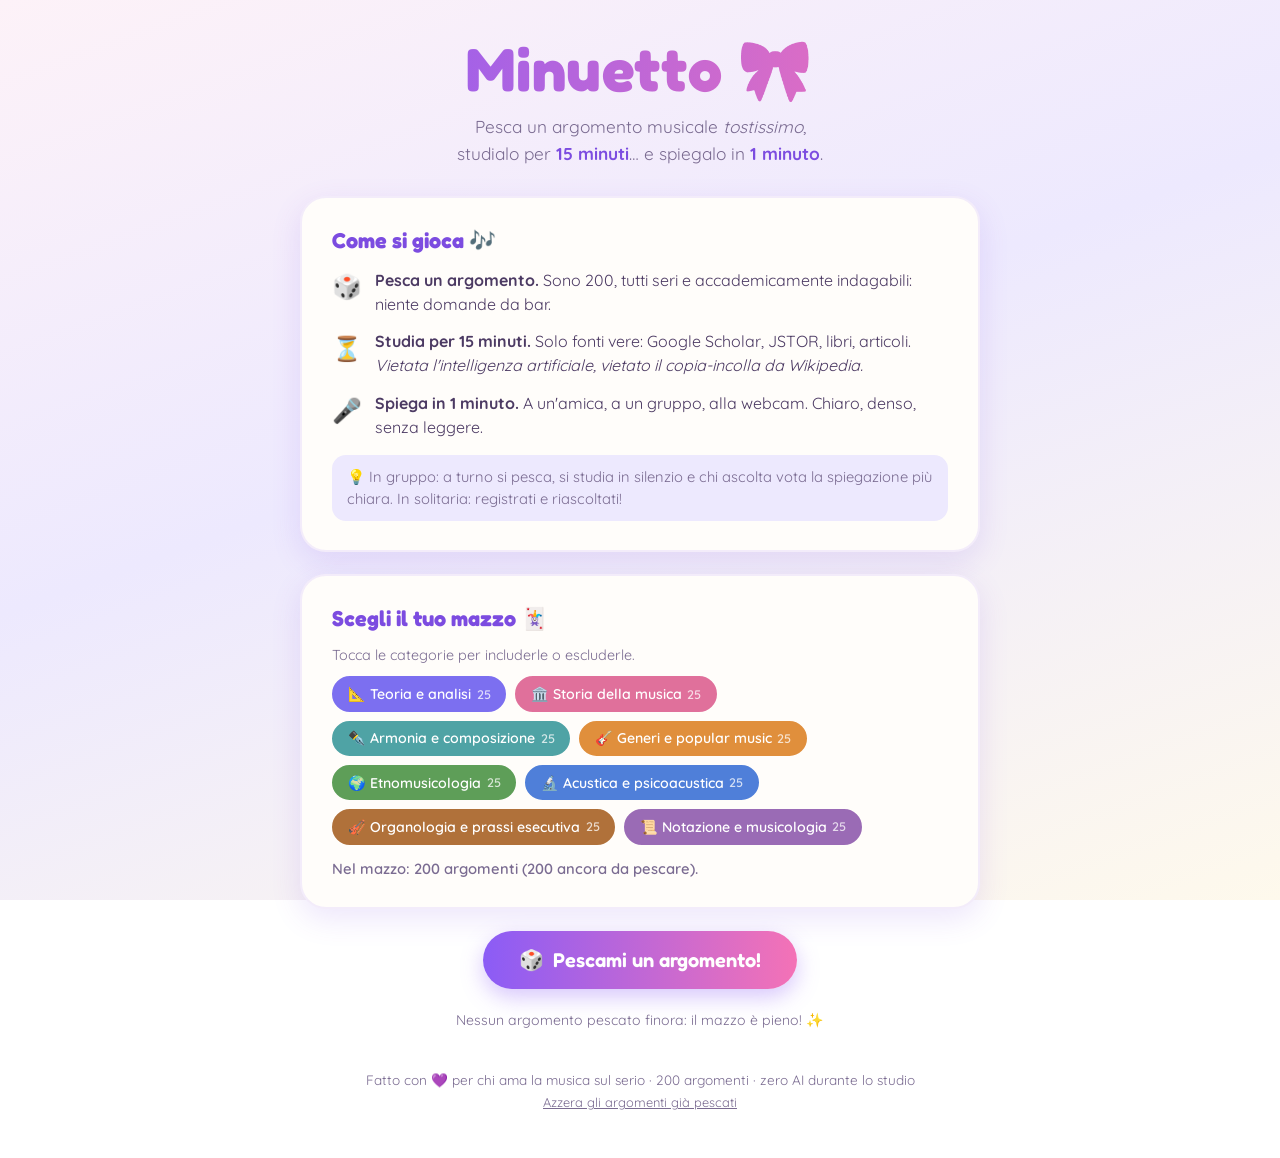
==== sfida-musicale/index.html @ fa945fe3 "Aggiungi Minuetto: sito-gioco per studiare argomenti musicali in 15 minuti Sito statico (HTML/CSS/JS" ====
<!DOCTYPE html>
<html lang="it">
<head>
  <meta charset="UTF-8">
  <meta name="viewport" content="width=device-width, initial-scale=1.0">
  <title>Minuetto · studia 15 minuti, spiega in 1</title>
  <meta name="description" content="Pesca un argomento musicale accademicamente tosto, studialo per 15 minuti senza AI e spiegalo in 1 minuto. Un gioco per nerd della musica.">
  <link rel="icon" href="data:image/svg+xml,<svg xmlns='http://www.w3.org/2000/svg' viewBox='0 0 100 100'><text y='.9em' font-size='90'>🎀</text></svg>">
  <link rel="preconnect" href="https://fonts.googleapis.com">
  <link rel="preconnect" href="https://fonts.gstatic.com" crossorigin>
  <link href="https://fonts.googleapis.com/css2?family=Fredoka:wght@400;500;600;700&family=Quicksand:wght@400;500;600;700&display=swap" rel="stylesheet">
  <link rel="stylesheet" href="style.css">
</head>
<body>

  <div class="floating-notes" aria-hidden="true"></div>

  <header class="hero">
    <h1 class="logo">Minuetto <span class="logo-bow">🎀</span></h1>
    <p class="tagline">Pesca un argomento musicale <em>tostissimo</em>,<br>
      studialo per <strong>15 minuti</strong>… e spiegalo in <strong>1 minuto</strong>.</p>
  </header>

  <main>

    <!-- ═══════════ SCHERMATA: HOME ═══════════ -->
    <section id="screen-home" class="screen active">

      <div class="card rules-card">
        <h2>Come si gioca 🎶</h2>
        <ol class="rules">
          <li><span class="rule-emoji">🎲</span><div><strong>Pesca un argomento.</strong> Sono 200, tutti seri e accademicamente indagabili: niente domande da bar.</div></li>
          <li><span class="rule-emoji">⏳</span><div><strong>Studia per 15 minuti.</strong> Solo fonti vere: Google Scholar, JSTOR, libri, articoli. <em>Vietata l'intelligenza artificiale, vietato il copia-incolla da Wikipedia.</em></div></li>
          <li><span class="rule-emoji">🎤</span><div><strong>Spiega in 1 minuto.</strong> A un'amica, a un gruppo, alla webcam. Chiaro, denso, senza leggere.</div></li>
        </ol>
        <p class="rules-note">💡 In gruppo: a turno si pesca, si studia in silenzio e chi ascolta vota la spiegazione più chiara. In solitaria: registrati e riascoltati!</p>
      </div>

      <div class="card filter-card">
        <h2>Scegli il tuo mazzo 🃏</h2>
        <p class="filter-hint">Tocca le categorie per includerle o escluderle.</p>
        <div id="category-chips" class="chips"></div>
        <p id="deck-info" class="deck-info"></p>
      </div>

      <button id="btn-draw" class="btn btn-big btn-primary">
        <span class="btn-emoji">🎲</span> Pescami un argomento!
      </button>

      <p id="used-info" class="used-info"></p>

    </section>

    <!-- ═══════════ SCHERMATA: ARGOMENTO PESCATO ═══════════ -->
    <section id="screen-topic" class="screen">
      <div class="card topic-card" id="topic-card">
        <div class="topic-badge" id="topic-badge"></div>
        <p class="topic-label">Il tuo argomento è…</p>
        <h2 class="topic-title" id="topic-title"></h2>
        <p class="topic-tip">🔎 Cerca su <a id="scholar-link" href="#" target="_blank" rel="noopener">Google Scholar</a>, non su Google. Fonti accademiche, appunti a mano, cervello acceso.</p>
      </div>
      <div class="btn-row">
        <button id="btn-start-study" class="btn btn-big btn-primary"><span class="btn-emoji">⏳</span> Via ai 15 minuti!</button>
        <button id="btn-redraw" class="btn btn-ghost">🔁 Ripesca</button>
        <button id="btn-back-home" class="btn btn-ghost">← Indietro</button>
      </div>
    </section>

    <!-- ═══════════ SCHERMATA: TIMER ═══════════ -->
    <section id="screen-timer" class="screen">
      <div class="card timer-card" id="timer-card">
        <p class="phase-label" id="phase-label">📚 Fase di studio</p>
        <p class="timer-topic" id="timer-topic"></p>

        <div class="ring-wrap">
          <svg class="ring" viewBox="0 0 260 260" aria-hidden="true">
            <circle class="ring-bg" cx="130" cy="130" r="118"/>
            <circle class="ring-fg" id="ring-fg" cx="130" cy="130" r="118"/>
          </svg>
          <div class="timer-display" id="timer-display" role="timer" aria-live="polite">15:00</div>
        </div>

        <p class="phase-hint" id="phase-hint">Niente AI, niente scorciatoie. Scholar, libri e appunti. 💪</p>

        <div class="btn-row">
          <button id="btn-pause" class="btn btn-secondary">⏸️ Pausa</button>
          <button id="btn-skip" class="btn btn-ghost">⏭️ Ho finito, passa alla spiegazione</button>
          <button id="btn-abandon" class="btn btn-ghost btn-danger">✖️ Abbandona</button>
        </div>
      </div>
    </section>

    <!-- ═══════════ SCHERMATA: FINE ═══════════ -->
    <section id="screen-done" class="screen">
      <div class="card done-card">
        <div class="done-emoji">🎉🎼🎉</div>
        <h2>Tempo scaduto, standing ovation!</h2>
        <p class="done-topic" id="done-topic"></p>
        <p class="done-text">Com'è andata la spiegazione? Se chi ti ascoltava ha capito <em>e</em> ha imparato qualcosa, hai vinto il round. 🏆</p>
        <div class="btn-row">
          <button id="btn-again" class="btn btn-big btn-primary"><span class="btn-emoji">🎲</span> Nuovo argomento!</button>
          <button id="btn-done-home" class="btn btn-ghost">🏠 Torna all'inizio</button>
        </div>
      </div>
    </section>

  </main>

  <footer>
    <p>Fatto con 💜 per chi ama la musica sul serio · 200 argomenti · zero AI durante lo studio</p>
    <button id="btn-reset-used" class="btn-link">Azzera gli argomenti già pescati</button>
  </footer>

  <div id="confetti-layer" aria-hidden="true"></div>

  <script src="topics.js"></script>
  <script src="script.js"></script>
</body>
</html>
---- sfida-musicale/style.css ----
/* ═══════════════════════════════════════════════
   Minuetto 🎀 — foglio di stile
   ═══════════════════════════════════════════════ */

:root {
  --bg-1: #fdf2f8;
  --bg-2: #ede9fe;
  --bg-3: #fef9ec;
  --ink: #4c3a63;
  --ink-soft: #7a6b91;
  --card: #fffdfa;
  --primary: #8b5cf6;
  --primary-dark: #7c4ce0;
  --accent: #f472b6;
  --gold: #f5b942;
  --shadow: 0 10px 30px rgba(124, 76, 224, 0.14);
  --radius: 26px;
}

* { margin: 0; padding: 0; box-sizing: border-box; }

html { scroll-behavior: smooth; }

body {
  font-family: "Quicksand", "Segoe UI", sans-serif;
  color: var(--ink);
  min-height: 100vh;
  background: linear-gradient(160deg, var(--bg-1) 0%, var(--bg-2) 45%, var(--bg-3) 100%);
  background-attachment: fixed;
  display: flex;
  flex-direction: column;
  align-items: center;
  padding: 2rem 1rem 3rem;
  overflow-x: hidden;
}

/* ── Notine fluttuanti sullo sfondo ── */
.floating-notes {
  position: fixed;
  inset: 0;
  pointer-events: none;
  z-index: 0;
  overflow: hidden;
}
.floating-notes span {
  position: absolute;
  bottom: -3rem;
  font-size: 1.6rem;
  opacity: 0;
  animation: floatUp linear infinite;
}
@keyframes floatUp {
  0%   { transform: translateY(0) rotate(-8deg); opacity: 0; }
  10%  { opacity: .35; }
  90%  { opacity: .25; }
  100% { transform: translateY(-110vh) rotate(14deg); opacity: 0; }
}

header, main, footer { position: relative; z-index: 1; width: 100%; max-width: 680px; }

/* ── Header ── */
.hero { text-align: center; margin-bottom: 1.8rem; }
.logo {
  font-family: "Fredoka", sans-serif;
  font-size: clamp(2.6rem, 8vw, 3.8rem);
  font-weight: 700;
  background: linear-gradient(90deg, var(--primary), var(--accent));
  -webkit-background-clip: text;
  background-clip: text;
  color: transparent;
  letter-spacing: 0.01em;
}
.logo-bow { -webkit-text-fill-color: initial; display: inline-block; animation: wiggle 3.2s ease-in-out infinite; }
@keyframes wiggle {
  0%, 100% { transform: rotate(-6deg) scale(1); }
  50%       { transform: rotate(8deg) scale(1.08); }
}
.tagline { margin-top: .5rem; font-size: 1.08rem; color: var(--ink-soft); line-height: 1.55; }
.tagline strong { color: var(--primary-dark); }

/* ── Schermate ── */
.screen { display: none; flex-direction: column; align-items: center; gap: 1.4rem; animation: pop .35s ease; }
.screen.active { display: flex; }
@keyframes pop {
  from { opacity: 0; transform: translateY(14px) scale(.98); }
  to   { opacity: 1; transform: none; }
}

/* ── Card generiche ── */
.card {
  background: var(--card);
  border-radius: var(--radius);
  box-shadow: var(--shadow);
  padding: 1.8rem 1.9rem;
  width: 100%;
  border: 2px solid rgba(139, 92, 246, 0.10);
}
.card h2 { font-family: "Fredoka", sans-serif; font-size: 1.35rem; margin-bottom: .9rem; color: var(--primary-dark); }

/* ── Regole ── */
.rules { list-style: none; display: flex; flex-direction: column; gap: .85rem; }
.rules li { display: flex; gap: .8rem; align-items: flex-start; line-height: 1.5; }
.rule-emoji { font-size: 1.5rem; flex-shrink: 0; margin-top: .05rem; }
.rules-note {
  margin-top: 1rem;
  font-size: .92rem;
  color: var(--ink-soft);
  background: var(--bg-2);
  border-radius: 14px;
  padding: .7rem .9rem;
  line-height: 1.5;
}

/* ── Filtri categorie ── */
.filter-hint { font-size: .9rem; color: var(--ink-soft); margin-bottom: .8rem; }
.chips { display: flex; flex-wrap: wrap; gap: .55rem; }
.chip {
  font-family: inherit;
  font-weight: 600;
  font-size: .88rem;
  border: 2px solid var(--chip-color, var(--primary));
  color: var(--chip-color, var(--primary));
  background: #fff;
  border-radius: 999px;
  padding: .42rem .85rem;
  cursor: pointer;
  transition: all .18s ease;
  display: inline-flex;
  align-items: center;
  gap: .35rem;
}
.chip.on { background: var(--chip-color, var(--primary)); color: #fff; }
.chip:hover { transform: translateY(-2px); }
.chip:active { transform: scale(.96); }
.chip .count { opacity: .75; font-size: .78rem; }
.deck-info { margin-top: .9rem; font-size: .92rem; font-weight: 600; color: var(--ink-soft); }

/* ── Bottoni ── */
.btn {
  font-family: "Fredoka", sans-serif;
  font-weight: 600;
  border: none;
  border-radius: 999px;
  cursor: pointer;
  transition: transform .15s ease, box-shadow .15s ease, background .15s ease;
  font-size: 1rem;
  padding: .75rem 1.4rem;
}
.btn:active { transform: scale(.96); }
.btn-big { font-size: 1.25rem; padding: 1.05rem 2.2rem; }
.btn-primary {
  background: linear-gradient(90deg, var(--primary), var(--accent));
  color: #fff;
  box-shadow: 0 8px 22px rgba(139, 92, 246, 0.35);
}
.btn-primary:hover { transform: translateY(-3px); box-shadow: 0 12px 28px rgba(139, 92, 246, 0.45); }
.btn-secondary { background: var(--bg-2); color: var(--primary-dark); }
.btn-secondary:hover { background: #e2d9fc; }
.btn-ghost { background: transparent; color: var(--ink-soft); text-decoration: none; }
.btn-ghost:hover { color: var(--primary-dark); background: rgba(139, 92, 246, 0.08); }
.btn-danger:hover { color: #d5486d; background: rgba(224, 112, 155, 0.1); }
.btn-emoji { display: inline-block; margin-right: .3rem; }
.btn-row { display: flex; flex-wrap: wrap; gap: .7rem; justify-content: center; align-items: center; }

.used-info { font-size: .88rem; color: var(--ink-soft); }

/* ── Card argomento ── */
.topic-card { text-align: center; padding: 2.3rem 2rem; animation: cardFlip .5s ease; }
@keyframes cardFlip {
  from { transform: rotateX(70deg) scale(.9); opacity: 0; }
  to   { transform: none; opacity: 1; }
}
.topic-badge {
  display: inline-flex;
  align-items: center;
  gap: .4rem;
  font-weight: 700;
  font-size: .88rem;
  color: #fff;
  background: var(--badge-color, var(--primary));
  border-radius: 999px;
  padding: .4rem 1rem;
  margin-bottom: 1.1rem;
}
.topic-label { font-size: .95rem; color: var(--ink-soft); margin-bottom: .5rem; }
.topic-title {
  font-family: "Fredoka", sans-serif;
  font-size: clamp(1.2rem, 4vw, 1.55rem);
  line-height: 1.4;
  color: var(--ink);
  margin-bottom: 1.2rem;
}
.topic-tip { font-size: .9rem; color: var(--ink-soft); line-height: 1.5; }
.topic-tip a { color: var(--primary-dark); font-weight: 700; }

/* ── Timer ── */
.timer-card { text-align: center; padding: 2rem 1.6rem; }
.timer-card.explain-mode { border-color: rgba(244, 114, 182, 0.45); background: #fff7fb; }
.phase-label { font-family: "Fredoka", sans-serif; font-size: 1.3rem; font-weight: 700; color: var(--primary-dark); }
.explain-mode .phase-label { color: #d5486d; }
.timer-topic { font-size: .92rem; color: var(--ink-soft); margin: .5rem auto 1.2rem; max-width: 46ch; line-height: 1.45; }

.ring-wrap { position: relative; width: min(260px, 72vw); margin: 0 auto 1.2rem; }
.ring { width: 100%; height: auto; transform: rotate(-90deg); }
.ring-bg { fill: none; stroke: var(--bg-2); stroke-width: 14; }
.ring-fg {
  fill: none;
  stroke: url(#none), var(--primary);
  stroke-width: 14;
  stroke-linecap: round;
  stroke-dasharray: 741.4;   /* 2πr, r=118 */
  stroke-dashoffset: 0;
  transition: stroke-dashoffset 1s linear, stroke .4s;
}
.explain-mode .ring-fg { stroke: var(--accent); }
.timer-card.urgent .ring-fg { stroke: #e6537a; }
.timer-display {
  position: absolute;
  inset: 0;
  display: flex;
  align-items: center;
  justify-content: center;
  font-family: "Fredoka", sans-serif;
  font-size: clamp(2.6rem, 12vw, 3.6rem);
  font-weight: 700;
  color: var(--ink);
  font-variant-numeric: tabular-nums;
}
.timer-card.urgent .timer-display { color: #e6537a; animation: pulse 1s ease-in-out infinite; }
@keyframes pulse {
  0%, 100% { transform: scale(1); }
  50%      { transform: scale(1.06); }
}
.phase-hint { font-size: .92rem; color: var(--ink-soft); margin-bottom: 1.2rem; line-height: 1.5; }

/* ── Fine ── */
.done-card { text-align: center; padding: 2.4rem 2rem; }
.done-emoji { font-size: 2.6rem; margin-bottom: .8rem; animation: wiggle 2.4s ease-in-out infinite; }
.done-topic {
  font-weight: 700;
  color: var(--primary-dark);
  margin: .6rem auto 1rem;
  max-width: 46ch;
  line-height: 1.45;
}
.done-text { color: var(--ink-soft); line-height: 1.55; margin-bottom: 1.4rem; }

/* ── Footer ── */
footer { text-align: center; margin-top: 2.6rem; font-size: .85rem; color: var(--ink-soft); }
.btn-link {
  background: none;
  border: none;
  color: var(--ink-soft);
  text-decoration: underline;
  cursor: pointer;
  font: inherit;
  font-size: .8rem;
  margin-top: .4rem;
}
.btn-link:hover { color: var(--primary-dark); }

/* ── Coriandoli ── */
#confetti-layer { position: fixed; inset: 0; pointer-events: none; z-index: 50; overflow: hidden; }
.confetto {
  position: absolute;
  top: -2rem;
  font-size: 1.4rem;
  animation: confettiFall linear forwards;
}
@keyframes confettiFall {
  to { transform: translateY(115vh) rotate(720deg); opacity: .6; }
}

/* ── Mobile ── */
@media (max-width: 480px) {
  body { padding: 1.2rem .8rem 2.4rem; }
  .card { padding: 1.4rem 1.2rem; }
  .btn-big { width: 100%; }
}
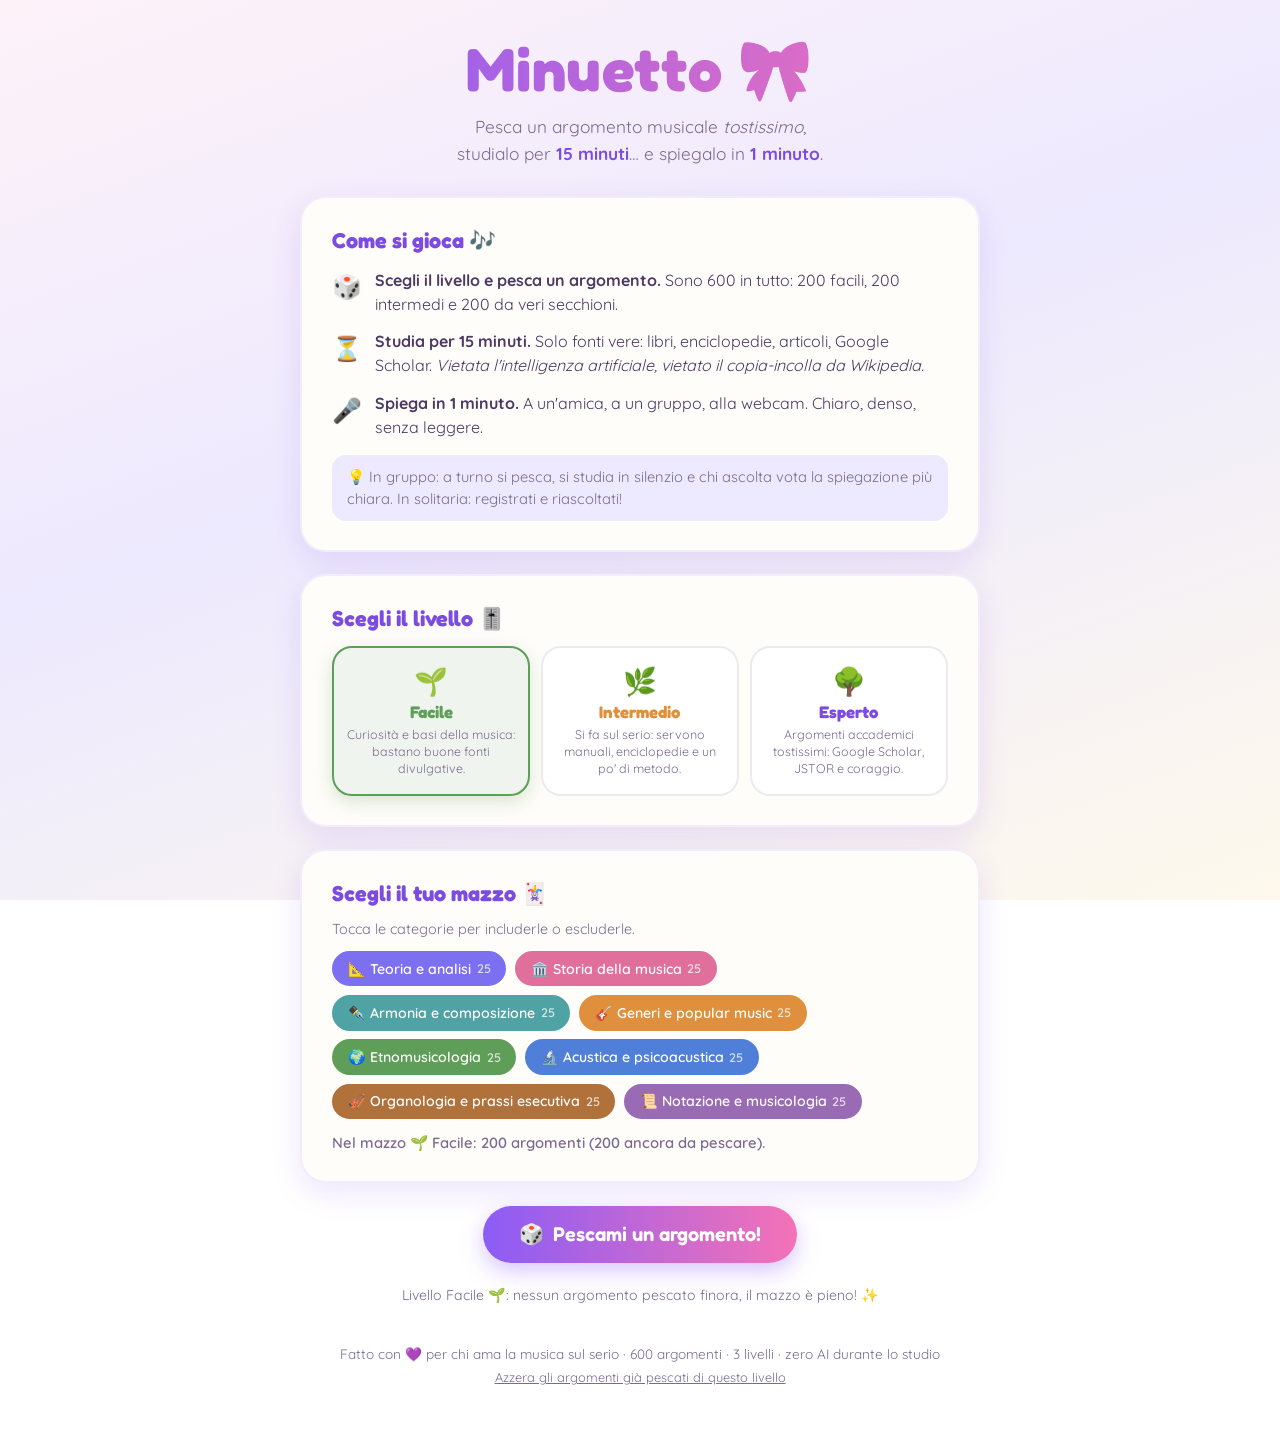
==== commit 38979ab8: "Aggiungi i livelli Facile e Intermedio con 400 nuovi argomenti Il gioco ora ha tre livelli seleziona" ====
--- a/sfida-musicale/index.html
+++ b/sfida-musicale/index.html
@@ -29,11 +29,16 @@
       <div class="card rules-card">
         <h2>Come si gioca 🎶</h2>
         <ol class="rules">
-          <li><span class="rule-emoji">🎲</span><div><strong>Pesca un argomento.</strong> Sono 200, tutti seri e accademicamente indagabili: niente domande da bar.</div></li>
-          <li><span class="rule-emoji">⏳</span><div><strong>Studia per 15 minuti.</strong> Solo fonti vere: Google Scholar, JSTOR, libri, articoli. <em>Vietata l'intelligenza artificiale, vietato il copia-incolla da Wikipedia.</em></div></li>
+          <li><span class="rule-emoji">🎲</span><div><strong>Scegli il livello e pesca un argomento.</strong> Sono 600 in tutto: 200 facili, 200 intermedi e 200 da veri secchioni.</div></li>
+          <li><span class="rule-emoji">⏳</span><div><strong>Studia per 15 minuti.</strong> Solo fonti vere: libri, enciclopedie, articoli, Google Scholar. <em>Vietata l'intelligenza artificiale, vietato il copia-incolla da Wikipedia.</em></div></li>
           <li><span class="rule-emoji">🎤</span><div><strong>Spiega in 1 minuto.</strong> A un'amica, a un gruppo, alla webcam. Chiaro, denso, senza leggere.</div></li>
         </ol>
         <p class="rules-note">💡 In gruppo: a turno si pesca, si studia in silenzio e chi ascolta vota la spiegazione più chiara. In solitaria: registrati e riascoltati!</p>
+      </div>
+
+      <div class="card level-card">
+        <h2>Scegli il livello 🎚️</h2>
+        <div id="level-picker" class="levels"></div>
       </div>
 
       <div class="card filter-card">
@@ -54,10 +59,13 @@
     <!-- ═══════════ SCHERMATA: ARGOMENTO PESCATO ═══════════ -->
     <section id="screen-topic" class="screen">
       <div class="card topic-card" id="topic-card">
-        <div class="topic-badge" id="topic-badge"></div>
+        <div class="badge-row">
+          <div class="topic-badge" id="topic-badge"></div>
+          <div class="topic-badge level-badge" id="level-badge"></div>
+        </div>
         <p class="topic-label">Il tuo argomento è…</p>
         <h2 class="topic-title" id="topic-title"></h2>
-        <p class="topic-tip">🔎 Cerca su <a id="scholar-link" href="#" target="_blank" rel="noopener">Google Scholar</a>, non su Google. Fonti accademiche, appunti a mano, cervello acceso.</p>
+        <p class="topic-tip" id="topic-tip"></p>
       </div>
       <div class="btn-row">
         <button id="btn-start-study" class="btn btn-big btn-primary"><span class="btn-emoji">⏳</span> Via ai 15 minuti!</button>
@@ -107,8 +115,8 @@
   </main>
 
   <footer>
-    <p>Fatto con 💜 per chi ama la musica sul serio · 200 argomenti · zero AI durante lo studio</p>
-    <button id="btn-reset-used" class="btn-link">Azzera gli argomenti già pescati</button>
+    <p>Fatto con 💜 per chi ama la musica sul serio · 600 argomenti · 3 livelli · zero AI durante lo studio</p>
+    <button id="btn-reset-used" class="btn-link">Azzera gli argomenti già pescati di questo livello</button>
   </footer>
 
   <div id="confetti-layer" aria-hidden="true"></div>
--- a/sfida-musicale/style.css
+++ b/sfida-musicale/style.css
@@ -110,6 +110,38 @@
   padding: .7rem .9rem;
   line-height: 1.5;
 }
+
+/* ── Selettore di livello ── */
+.levels { display: grid; grid-template-columns: repeat(3, 1fr); gap: .7rem; }
+.level-option {
+  font-family: inherit;
+  display: flex;
+  flex-direction: column;
+  align-items: center;
+  gap: .3rem;
+  text-align: center;
+  background: #fff;
+  border: 2.5px solid rgba(0, 0, 0, 0.08);
+  border-radius: 20px;
+  padding: 1rem .7rem;
+  cursor: pointer;
+  transition: all .18s ease;
+  color: var(--ink);
+}
+.level-option:hover { transform: translateY(-3px); border-color: var(--level-color); }
+.level-option.on {
+  border-color: var(--level-color);
+  background: color-mix(in srgb, var(--level-color) 10%, #fff);
+  box-shadow: 0 6px 18px color-mix(in srgb, var(--level-color) 25%, transparent);
+}
+.level-emoji { font-size: 1.7rem; }
+.level-name {
+  font-family: "Fredoka", sans-serif;
+  font-weight: 700;
+  font-size: 1.05rem;
+  color: var(--level-color);
+}
+.level-desc { font-size: .78rem; color: var(--ink-soft); line-height: 1.35; }
 
 /* ── Filtri categorie ── */
 .filter-hint { font-size: .9rem; color: var(--ink-soft); margin-bottom: .8rem; }
@@ -170,6 +202,13 @@
   from { transform: rotateX(70deg) scale(.9); opacity: 0; }
   to   { transform: none; opacity: 1; }
 }
+.badge-row {
+  display: flex;
+  justify-content: center;
+  flex-wrap: wrap;
+  gap: .5rem;
+  margin-bottom: 1.1rem;
+}
 .topic-badge {
   display: inline-flex;
   align-items: center;
@@ -180,7 +219,6 @@
   background: var(--badge-color, var(--primary));
   border-radius: 999px;
   padding: .4rem 1rem;
-  margin-bottom: 1.1rem;
 }
 .topic-label { font-size: .95rem; color: var(--ink-soft); margin-bottom: .5rem; }
 .topic-title {
@@ -276,4 +314,7 @@
   body { padding: 1.2rem .8rem 2.4rem; }
   .card { padding: 1.4rem 1.2rem; }
   .btn-big { width: 100%; }
-}
+  .levels { grid-template-columns: 1fr; }
+  .level-option { flex-direction: row; text-align: left; }
+  .level-option .level-desc { flex: 1; }
+}
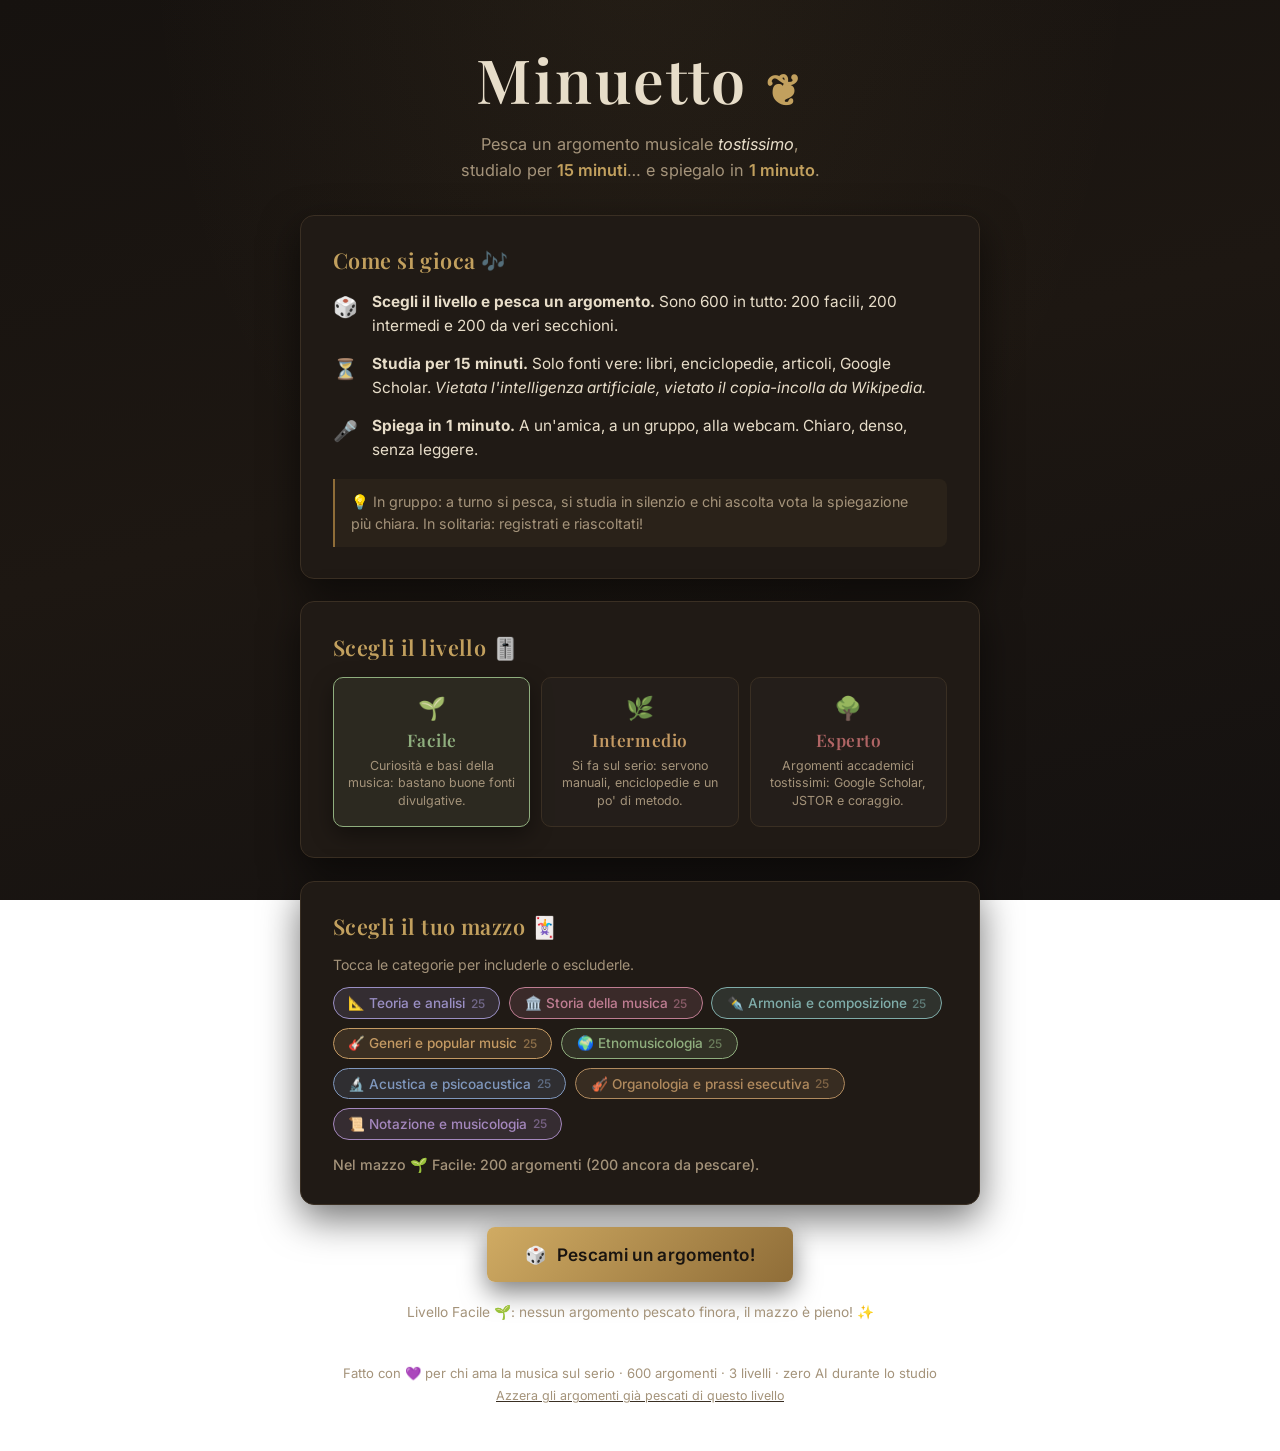
==== commit 9c7970b9: "Ridisegna il sito in stile dark academia Nuovo tema scuro e adulto: fondo nero-caffe con vignettatur" ====
--- a/sfida-musicale/index.html
+++ b/sfida-musicale/index.html
@@ -5,10 +5,10 @@
   <meta name="viewport" content="width=device-width, initial-scale=1.0">
   <title>Minuetto · studia 15 minuti, spiega in 1</title>
   <meta name="description" content="Pesca un argomento musicale accademicamente tosto, studialo per 15 minuti senza AI e spiegalo in 1 minuto. Un gioco per nerd della musica.">
-  <link rel="icon" href="data:image/svg+xml,<svg xmlns='http://www.w3.org/2000/svg' viewBox='0 0 100 100'><text y='.9em' font-size='90'>🎀</text></svg>">
+  <link rel="icon" href="data:image/svg+xml,<svg xmlns='http://www.w3.org/2000/svg' viewBox='0 0 100 100'><text y='.9em' font-size='90'>🎼</text></svg>">
   <link rel="preconnect" href="https://fonts.googleapis.com">
   <link rel="preconnect" href="https://fonts.gstatic.com" crossorigin>
-  <link href="https://fonts.googleapis.com/css2?family=Fredoka:wght@400;500;600;700&family=Quicksand:wght@400;500;600;700&display=swap" rel="stylesheet">
+  <link href="https://fonts.googleapis.com/css2?family=Playfair+Display:ital,wght@0,500;0,600;0,700;1,500&family=Inter:wght@400;500;600;700&display=swap" rel="stylesheet">
   <link rel="stylesheet" href="style.css">
 </head>
 <body>
@@ -16,7 +16,7 @@
   <div class="floating-notes" aria-hidden="true"></div>
 
   <header class="hero">
-    <h1 class="logo">Minuetto <span class="logo-bow">🎀</span></h1>
+    <h1 class="logo">Minuetto <span class="logo-orn">❦</span></h1>
     <p class="tagline">Pesca un argomento musicale <em>tostissimo</em>,<br>
       studialo per <strong>15 minuti</strong>… e spiegalo in <strong>1 minuto</strong>.</p>
   </header>
@@ -63,11 +63,13 @@
           <div class="topic-badge" id="topic-badge"></div>
           <div class="topic-badge level-badge" id="level-badge"></div>
         </div>
-        <p class="topic-label">Il tuo argomento è…</p>
-        <h2 class="topic-title" id="topic-title"></h2>
+        <p class="topic-label" id="topic-label">Il tuo argomento è…</p>
+        <div class="slot-window">
+          <h2 class="topic-title" id="topic-title"></h2>
+        </div>
         <p class="topic-tip" id="topic-tip"></p>
       </div>
-      <div class="btn-row">
+      <div class="btn-row" id="topic-actions">
         <button id="btn-start-study" class="btn btn-big btn-primary"><span class="btn-emoji">⏳</span> Via ai 15 minuti!</button>
         <button id="btn-redraw" class="btn btn-ghost">🔁 Ripesca</button>
         <button id="btn-back-home" class="btn btn-ghost">← Indietro</button>
@@ -101,7 +103,7 @@
     <!-- ═══════════ SCHERMATA: FINE ═══════════ -->
     <section id="screen-done" class="screen">
       <div class="card done-card">
-        <div class="done-emoji">🎉🎼🎉</div>
+        <div class="done-emoji">❧ 𝄞 ❦</div>
         <h2>Tempo scaduto, standing ovation!</h2>
         <p class="done-topic" id="done-topic"></p>
         <p class="done-text">Com'è andata la spiegazione? Se chi ti ascoltava ha capito <em>e</em> ha imparato qualcosa, hai vinto il round. 🏆</p>
--- a/sfida-musicale/style.css
+++ b/sfida-musicale/style.css
@@ -1,20 +1,20 @@
 /* ═══════════════════════════════════════════════
-   Minuetto 🎀 — foglio di stile
+   Minuetto ❦ — foglio di stile (dark academia)
    ═══════════════════════════════════════════════ */
 
 :root {
-  --bg-1: #fdf2f8;
-  --bg-2: #ede9fe;
-  --bg-3: #fef9ec;
-  --ink: #4c3a63;
-  --ink-soft: #7a6b91;
-  --card: #fffdfa;
-  --primary: #8b5cf6;
-  --primary-dark: #7c4ce0;
-  --accent: #f472b6;
-  --gold: #f5b942;
-  --shadow: 0 10px 30px rgba(124, 76, 224, 0.14);
-  --radius: 26px;
+  --bg-1: #16120f;
+  --bg-2: #1d1712;
+  --bg-3: #141110;
+  --card: #201a15;
+  --card-edge: #3a2f23;
+  --ink: #e7ddc9;
+  --ink-soft: #a4937a;
+  --gold: #c2a05e;
+  --gold-deep: #8f6d38;
+  --bordeaux: #a05252;
+  --shadow: 0 14px 38px rgba(0, 0, 0, 0.55);
+  --radius: 14px;
 }
 
 * { margin: 0; padding: 0; box-sizing: border-box; }
@@ -22,15 +22,17 @@
 html { scroll-behavior: smooth; }
 
 body {
-  font-family: "Quicksand", "Segoe UI", sans-serif;
+  font-family: "Inter", "Segoe UI", sans-serif;
   color: var(--ink);
   min-height: 100vh;
-  background: linear-gradient(160deg, var(--bg-1) 0%, var(--bg-2) 45%, var(--bg-3) 100%);
+  background:
+    radial-gradient(ellipse at 50% -10%, rgba(194, 160, 94, 0.07), transparent 55%),
+    linear-gradient(165deg, var(--bg-1) 0%, var(--bg-2) 48%, var(--bg-3) 100%);
   background-attachment: fixed;
   display: flex;
   flex-direction: column;
   align-items: center;
-  padding: 2rem 1rem 3rem;
+  padding: 2.4rem 1rem 3rem;
   overflow-x: hidden;
 }
 
@@ -46,43 +48,43 @@
   position: absolute;
   bottom: -3rem;
   font-size: 1.6rem;
+  color: var(--gold);
   opacity: 0;
   animation: floatUp linear infinite;
 }
 @keyframes floatUp {
   0%   { transform: translateY(0) rotate(-8deg); opacity: 0; }
-  10%  { opacity: .35; }
-  90%  { opacity: .25; }
+  10%  { opacity: .12; }
+  90%  { opacity: .08; }
   100% { transform: translateY(-110vh) rotate(14deg); opacity: 0; }
 }
 
 header, main, footer { position: relative; z-index: 1; width: 100%; max-width: 680px; }
 
 /* ── Header ── */
-.hero { text-align: center; margin-bottom: 1.8rem; }
+.hero { text-align: center; margin-bottom: 2rem; }
 .logo {
-  font-family: "Fredoka", sans-serif;
+  font-family: "Playfair Display", serif;
   font-size: clamp(2.6rem, 8vw, 3.8rem);
-  font-weight: 700;
-  background: linear-gradient(90deg, var(--primary), var(--accent));
-  -webkit-background-clip: text;
-  background-clip: text;
-  color: transparent;
-  letter-spacing: 0.01em;
-}
-.logo-bow { -webkit-text-fill-color: initial; display: inline-block; animation: wiggle 3.2s ease-in-out infinite; }
-@keyframes wiggle {
-  0%, 100% { transform: rotate(-6deg) scale(1); }
-  50%       { transform: rotate(8deg) scale(1.08); }
-}
-.tagline { margin-top: .5rem; font-size: 1.08rem; color: var(--ink-soft); line-height: 1.55; }
-.tagline strong { color: var(--primary-dark); }
+  font-weight: 600;
+  letter-spacing: 0.04em;
+  color: var(--ink);
+}
+.logo-orn {
+  color: var(--gold);
+  font-size: .7em;
+  vertical-align: middle;
+  display: inline-block;
+}
+.tagline { margin-top: .7rem; font-size: 1.02rem; color: var(--ink-soft); line-height: 1.6; }
+.tagline strong { color: var(--gold); font-weight: 600; }
+.tagline em { font-style: italic; color: var(--ink); }
 
 /* ── Schermate ── */
 .screen { display: none; flex-direction: column; align-items: center; gap: 1.4rem; animation: pop .35s ease; }
 .screen.active { display: flex; }
 @keyframes pop {
-  from { opacity: 0; transform: translateY(14px) scale(.98); }
+  from { opacity: 0; transform: translateY(14px) scale(.99); }
   to   { opacity: 1; transform: none; }
 }
 
@@ -91,24 +93,32 @@
   background: var(--card);
   border-radius: var(--radius);
   box-shadow: var(--shadow);
-  padding: 1.8rem 1.9rem;
+  padding: 1.9rem 2rem;
   width: 100%;
-  border: 2px solid rgba(139, 92, 246, 0.10);
-}
-.card h2 { font-family: "Fredoka", sans-serif; font-size: 1.35rem; margin-bottom: .9rem; color: var(--primary-dark); }
+  border: 1px solid var(--card-edge);
+}
+.card h2 {
+  font-family: "Playfair Display", serif;
+  font-size: 1.35rem;
+  font-weight: 600;
+  letter-spacing: 0.02em;
+  margin-bottom: 1rem;
+  color: var(--gold);
+}
 
 /* ── Regole ── */
-.rules { list-style: none; display: flex; flex-direction: column; gap: .85rem; }
-.rules li { display: flex; gap: .8rem; align-items: flex-start; line-height: 1.5; }
-.rule-emoji { font-size: 1.5rem; flex-shrink: 0; margin-top: .05rem; }
+.rules { list-style: none; display: flex; flex-direction: column; gap: .9rem; }
+.rules li { display: flex; gap: .85rem; align-items: flex-start; line-height: 1.55; font-size: .96rem; }
+.rule-emoji { font-size: 1.25rem; flex-shrink: 0; margin-top: .1rem; filter: saturate(.55); }
 .rules-note {
-  margin-top: 1rem;
-  font-size: .92rem;
+  margin-top: 1.1rem;
+  font-size: .89rem;
   color: var(--ink-soft);
-  background: var(--bg-2);
-  border-radius: 14px;
-  padding: .7rem .9rem;
-  line-height: 1.5;
+  background: rgba(194, 160, 94, 0.06);
+  border-left: 2px solid var(--gold-deep);
+  border-radius: 0 8px 8px 0;
+  padding: .75rem 1rem;
+  line-height: 1.55;
 }
 
 /* ── Selettore di livello ── */
@@ -118,88 +128,93 @@
   display: flex;
   flex-direction: column;
   align-items: center;
-  gap: .3rem;
+  gap: .35rem;
   text-align: center;
-  background: #fff;
-  border: 2.5px solid rgba(0, 0, 0, 0.08);
-  border-radius: 20px;
-  padding: 1rem .7rem;
+  background: rgba(255, 255, 255, 0.02);
+  border: 1px solid var(--card-edge);
+  border-radius: 10px;
+  padding: 1.05rem .7rem;
   cursor: pointer;
   transition: all .18s ease;
   color: var(--ink);
 }
-.level-option:hover { transform: translateY(-3px); border-color: var(--level-color); }
+.level-option:hover { transform: translateY(-2px); border-color: var(--level-color); }
 .level-option.on {
   border-color: var(--level-color);
-  background: color-mix(in srgb, var(--level-color) 10%, #fff);
-  box-shadow: 0 6px 18px color-mix(in srgb, var(--level-color) 25%, transparent);
-}
-.level-emoji { font-size: 1.7rem; }
+  background: color-mix(in srgb, var(--level-color) 10%, transparent);
+  box-shadow: 0 8px 22px rgba(0, 0, 0, 0.4);
+}
+.level-emoji { font-size: 1.4rem; filter: saturate(.6); }
 .level-name {
-  font-family: "Fredoka", sans-serif;
-  font-weight: 700;
-  font-size: 1.05rem;
+  font-family: "Playfair Display", serif;
+  font-weight: 600;
+  font-size: 1.08rem;
+  letter-spacing: 0.03em;
   color: var(--level-color);
 }
-.level-desc { font-size: .78rem; color: var(--ink-soft); line-height: 1.35; }
+.level-desc { font-size: .78rem; color: var(--ink-soft); line-height: 1.4; }
 
 /* ── Filtri categorie ── */
-.filter-hint { font-size: .9rem; color: var(--ink-soft); margin-bottom: .8rem; }
+.filter-hint { font-size: .88rem; color: var(--ink-soft); margin-bottom: .9rem; }
 .chips { display: flex; flex-wrap: wrap; gap: .55rem; }
 .chip {
   font-family: inherit;
-  font-weight: 600;
-  font-size: .88rem;
-  border: 2px solid var(--chip-color, var(--primary));
-  color: var(--chip-color, var(--primary));
-  background: #fff;
+  font-weight: 500;
+  font-size: .85rem;
+  border: 1px solid color-mix(in srgb, var(--chip-color, var(--gold)) 55%, transparent);
+  color: var(--chip-color, var(--gold));
+  background: transparent;
   border-radius: 999px;
-  padding: .42rem .85rem;
+  padding: .42rem .9rem;
   cursor: pointer;
   transition: all .18s ease;
   display: inline-flex;
   align-items: center;
   gap: .35rem;
 }
-.chip.on { background: var(--chip-color, var(--primary)); color: #fff; }
-.chip:hover { transform: translateY(-2px); }
-.chip:active { transform: scale(.96); }
-.chip .count { opacity: .75; font-size: .78rem; }
-.deck-info { margin-top: .9rem; font-size: .92rem; font-weight: 600; color: var(--ink-soft); }
+.chip.on {
+  background: color-mix(in srgb, var(--chip-color, var(--gold)) 16%, transparent);
+  border-color: var(--chip-color, var(--gold));
+}
+.chip:hover { transform: translateY(-1px); }
+.chip:active { transform: scale(.97); }
+.chip .count { opacity: .6; font-size: .75rem; }
+.deck-info { margin-top: 1rem; font-size: .89rem; font-weight: 500; color: var(--ink-soft); }
 
 /* ── Bottoni ── */
 .btn {
-  font-family: "Fredoka", sans-serif;
-  font-weight: 600;
+  font-family: "Inter", sans-serif;
+  font-weight: 600;
+  letter-spacing: 0.02em;
   border: none;
-  border-radius: 999px;
+  border-radius: 8px;
   cursor: pointer;
-  transition: transform .15s ease, box-shadow .15s ease, background .15s ease;
-  font-size: 1rem;
-  padding: .75rem 1.4rem;
-}
-.btn:active { transform: scale(.96); }
-.btn-big { font-size: 1.25rem; padding: 1.05rem 2.2rem; }
+  transition: transform .15s ease, box-shadow .15s ease, background .15s ease, color .15s ease;
+  font-size: .96rem;
+  padding: .8rem 1.5rem;
+}
+.btn:active { transform: scale(.97); }
+.btn-big { font-size: 1.08rem; padding: 1.05rem 2.4rem; }
 .btn-primary {
-  background: linear-gradient(90deg, var(--primary), var(--accent));
-  color: #fff;
-  box-shadow: 0 8px 22px rgba(139, 92, 246, 0.35);
-}
-.btn-primary:hover { transform: translateY(-3px); box-shadow: 0 12px 28px rgba(139, 92, 246, 0.45); }
-.btn-secondary { background: var(--bg-2); color: var(--primary-dark); }
-.btn-secondary:hover { background: #e2d9fc; }
-.btn-ghost { background: transparent; color: var(--ink-soft); text-decoration: none; }
-.btn-ghost:hover { color: var(--primary-dark); background: rgba(139, 92, 246, 0.08); }
-.btn-danger:hover { color: #d5486d; background: rgba(224, 112, 155, 0.1); }
-.btn-emoji { display: inline-block; margin-right: .3rem; }
+  background: linear-gradient(135deg, #d0ab63, var(--gold-deep));
+  color: #191410;
+  box-shadow: 0 10px 26px rgba(0, 0, 0, 0.5);
+}
+.btn-primary:hover { transform: translateY(-2px); box-shadow: 0 14px 30px rgba(0, 0, 0, 0.55), 0 0 24px rgba(194, 160, 94, 0.18); }
+.btn-secondary { background: rgba(194, 160, 94, 0.1); color: var(--gold); border: 1px solid var(--card-edge); }
+.btn-secondary:hover { background: rgba(194, 160, 94, 0.18); }
+.btn-ghost { background: transparent; color: var(--ink-soft); }
+.btn-ghost:hover { color: var(--gold); background: rgba(194, 160, 94, 0.07); }
+.btn-danger:hover { color: #c47070; background: rgba(160, 82, 82, 0.12); }
+.btn-emoji { display: inline-block; margin-right: .3rem; filter: saturate(.6); }
 .btn-row { display: flex; flex-wrap: wrap; gap: .7rem; justify-content: center; align-items: center; }
 
-.used-info { font-size: .88rem; color: var(--ink-soft); }
+.used-info { font-size: .86rem; color: var(--ink-soft); }
 
 /* ── Card argomento ── */
-.topic-card { text-align: center; padding: 2.3rem 2rem; animation: cardFlip .5s ease; }
+.topic-card { text-align: center; padding: 2.4rem 2.1rem; animation: cardFlip .5s ease; }
 @keyframes cardFlip {
-  from { transform: rotateX(70deg) scale(.9); opacity: 0; }
+  from { transform: rotateX(55deg) scale(.94); opacity: 0; }
   to   { transform: none; opacity: 1; }
 }
 .badge-row {
@@ -207,95 +222,167 @@
   justify-content: center;
   flex-wrap: wrap;
   gap: .5rem;
-  margin-bottom: 1.1rem;
+  margin-bottom: 1.2rem;
 }
 .topic-badge {
   display: inline-flex;
   align-items: center;
   gap: .4rem;
-  font-weight: 700;
-  font-size: .88rem;
-  color: #fff;
-  background: var(--badge-color, var(--primary));
+  font-weight: 600;
+  font-size: .78rem;
+  letter-spacing: 0.06em;
+  text-transform: uppercase;
+  color: color-mix(in srgb, var(--badge-color, var(--gold)) 75%, #fff);
+  background: color-mix(in srgb, var(--badge-color, var(--gold)) 14%, transparent);
+  border: 1px solid color-mix(in srgb, var(--badge-color, var(--gold)) 45%, transparent);
   border-radius: 999px;
-  padding: .4rem 1rem;
-}
-.topic-label { font-size: .95rem; color: var(--ink-soft); margin-bottom: .5rem; }
+  padding: .38rem 1rem;
+}
+.topic-label {
+  font-size: .82rem;
+  letter-spacing: 0.18em;
+  text-transform: uppercase;
+  color: var(--ink-soft);
+  margin-bottom: .6rem;
+}
+.slot-window {
+  display: flex;
+  align-items: center;
+  justify-content: center;
+  min-height: 7.6rem;
+  overflow: hidden;
+  border-radius: 10px;
+  margin-bottom: 1.2rem;
+  transition: background .3s, box-shadow .3s;
+}
 .topic-title {
-  font-family: "Fredoka", sans-serif;
-  font-size: clamp(1.2rem, 4vw, 1.55rem);
-  line-height: 1.4;
+  font-family: "Playfair Display", serif;
+  font-size: clamp(1.25rem, 4vw, 1.6rem);
+  font-weight: 600;
+  line-height: 1.45;
   color: var(--ink);
-  margin-bottom: 1.2rem;
-}
-.topic-tip { font-size: .9rem; color: var(--ink-soft); line-height: 1.5; }
-.topic-tip a { color: var(--primary-dark); font-weight: 700; }
+  margin: 0;
+}
+
+/* ── Slot machine: mentre gira ── */
+.topic-card.spinning .slot-window {
+  background: linear-gradient(180deg, #241d16, var(--bg-1) 30%, var(--bg-1) 70%, #241d16);
+  box-shadow: inset 0 12px 16px -10px rgba(0, 0, 0, 0.8),
+              inset 0 -12px 16px -10px rgba(0, 0, 0, 0.8),
+              inset 0 0 0 1px var(--card-edge);
+}
+.topic-card.spinning .topic-title { color: var(--ink-soft); }
+.topic-card.spinning .badge-row { visibility: hidden; }
+.topic-card.spinning { animation: slotShake .5s ease-in-out infinite; }
+@keyframes slotShake {
+  0%, 100% { transform: rotate(0deg); }
+  25%      { transform: rotate(.3deg); }
+  75%      { transform: rotate(-.3deg); }
+}
+.topic-title.rolling { animation: slotRoll .34s ease-out; }
+@keyframes slotRoll {
+  0%   { transform: translateY(105%); opacity: 0; filter: blur(3px); }
+  60%  { opacity: 1; }
+  100% { transform: translateY(0); filter: blur(0); }
+}
+
+/* ── Slot machine: atterraggio ── */
+.topic-card.landed { animation: none; }
+.topic-card.landed .topic-title { animation: slotLand .55s cubic-bezier(.2, 1.6, .45, 1); }
+@keyframes slotLand {
+  0%   { transform: translateY(70%) scale(.88); opacity: 0; }
+  100% { transform: translateY(0) scale(1); opacity: 1; }
+}
+.topic-card.landed .badge-row { animation: pop .45s ease .1s backwards; }
+.topic-card.landed .topic-tip { animation: pop .45s ease .25s backwards; }
+
+.hidden-while-spinning { opacity: 0; pointer-events: none; }
+#topic-actions { transition: opacity .35s ease; }
+
+.topic-tip { font-size: .89rem; color: var(--ink-soft); line-height: 1.55; }
+.topic-tip a { color: var(--gold); font-weight: 600; text-decoration-color: var(--gold-deep); }
 
 /* ── Timer ── */
-.timer-card { text-align: center; padding: 2rem 1.6rem; }
-.timer-card.explain-mode { border-color: rgba(244, 114, 182, 0.45); background: #fff7fb; }
-.phase-label { font-family: "Fredoka", sans-serif; font-size: 1.3rem; font-weight: 700; color: var(--primary-dark); }
-.explain-mode .phase-label { color: #d5486d; }
-.timer-topic { font-size: .92rem; color: var(--ink-soft); margin: .5rem auto 1.2rem; max-width: 46ch; line-height: 1.45; }
-
-.ring-wrap { position: relative; width: min(260px, 72vw); margin: 0 auto 1.2rem; }
+.timer-card { text-align: center; padding: 2.1rem 1.7rem; }
+.timer-card.explain-mode { border-color: color-mix(in srgb, var(--bordeaux) 55%, transparent); background: #221713; }
+.phase-label {
+  font-family: "Playfair Display", serif;
+  font-size: 1.35rem;
+  font-weight: 600;
+  letter-spacing: 0.03em;
+  color: var(--gold);
+}
+.explain-mode .phase-label { color: #c47070; }
+.timer-topic { font-size: .9rem; color: var(--ink-soft); margin: .55rem auto 1.3rem; max-width: 46ch; line-height: 1.5; }
+
+.ring-wrap { position: relative; width: min(260px, 72vw); margin: 0 auto 1.3rem; }
 .ring { width: 100%; height: auto; transform: rotate(-90deg); }
-.ring-bg { fill: none; stroke: var(--bg-2); stroke-width: 14; }
+.ring-bg { fill: none; stroke: #2b241c; stroke-width: 10; }
 .ring-fg {
   fill: none;
-  stroke: url(#none), var(--primary);
-  stroke-width: 14;
+  stroke: var(--gold);
+  stroke-width: 10;
   stroke-linecap: round;
   stroke-dasharray: 741.4;   /* 2πr, r=118 */
   stroke-dashoffset: 0;
   transition: stroke-dashoffset 1s linear, stroke .4s;
 }
-.explain-mode .ring-fg { stroke: var(--accent); }
-.timer-card.urgent .ring-fg { stroke: #e6537a; }
+.explain-mode .ring-fg { stroke: var(--bordeaux); }
+.timer-card.urgent .ring-fg { stroke: #c25b5b; }
 .timer-display {
   position: absolute;
   inset: 0;
   display: flex;
   align-items: center;
   justify-content: center;
-  font-family: "Fredoka", sans-serif;
-  font-size: clamp(2.6rem, 12vw, 3.6rem);
+  font-family: "Inter", sans-serif;
+  font-size: clamp(2.5rem, 11vw, 3.4rem);
   font-weight: 700;
+  letter-spacing: 0.02em;
   color: var(--ink);
   font-variant-numeric: tabular-nums;
 }
-.timer-card.urgent .timer-display { color: #e6537a; animation: pulse 1s ease-in-out infinite; }
+.timer-card.urgent .timer-display { color: #c47070; animation: pulse 1s ease-in-out infinite; }
 @keyframes pulse {
   0%, 100% { transform: scale(1); }
-  50%      { transform: scale(1.06); }
-}
-.phase-hint { font-size: .92rem; color: var(--ink-soft); margin-bottom: 1.2rem; line-height: 1.5; }
+  50%      { transform: scale(1.05); }
+}
+.phase-hint { font-size: .9rem; color: var(--ink-soft); margin-bottom: 1.3rem; line-height: 1.55; }
 
 /* ── Fine ── */
-.done-card { text-align: center; padding: 2.4rem 2rem; }
-.done-emoji { font-size: 2.6rem; margin-bottom: .8rem; animation: wiggle 2.4s ease-in-out infinite; }
+.done-card { text-align: center; padding: 2.5rem 2.1rem; }
+.done-emoji {
+  font-family: "Playfair Display", serif;
+  font-size: 2.2rem;
+  color: var(--gold);
+  letter-spacing: .35em;
+  margin-bottom: 1rem;
+}
 .done-topic {
-  font-weight: 700;
-  color: var(--primary-dark);
+  font-family: "Playfair Display", serif;
+  font-style: italic;
+  font-weight: 500;
+  color: var(--gold);
   margin: .6rem auto 1rem;
   max-width: 46ch;
-  line-height: 1.45;
-}
-.done-text { color: var(--ink-soft); line-height: 1.55; margin-bottom: 1.4rem; }
+  line-height: 1.5;
+}
+.done-text { color: var(--ink-soft); line-height: 1.6; margin-bottom: 1.5rem; }
 
 /* ── Footer ── */
-footer { text-align: center; margin-top: 2.6rem; font-size: .85rem; color: var(--ink-soft); }
+footer { text-align: center; margin-top: 2.8rem; font-size: .82rem; color: var(--ink-soft); }
 .btn-link {
   background: none;
   border: none;
   color: var(--ink-soft);
   text-decoration: underline;
+  text-decoration-color: var(--card-edge);
   cursor: pointer;
   font: inherit;
-  font-size: .8rem;
-  margin-top: .4rem;
-}
-.btn-link:hover { color: var(--primary-dark); }
+  font-size: .78rem;
+  margin-top: .45rem;
+}
+.btn-link:hover { color: var(--gold); }
 
 /* ── Coriandoli ── */
 #confetti-layer { position: fixed; inset: 0; pointer-events: none; z-index: 50; overflow: hidden; }
@@ -306,13 +393,13 @@
   animation: confettiFall linear forwards;
 }
 @keyframes confettiFall {
-  to { transform: translateY(115vh) rotate(720deg); opacity: .6; }
+  to { transform: translateY(115vh) rotate(720deg); opacity: .45; }
 }
 
 /* ── Mobile ── */
 @media (max-width: 480px) {
-  body { padding: 1.2rem .8rem 2.4rem; }
-  .card { padding: 1.4rem 1.2rem; }
+  body { padding: 1.3rem .8rem 2.4rem; }
+  .card { padding: 1.5rem 1.2rem; }
   .btn-big { width: 100%; }
   .levels { grid-template-columns: 1fr; }
   .level-option { flex-direction: row; text-align: left; }
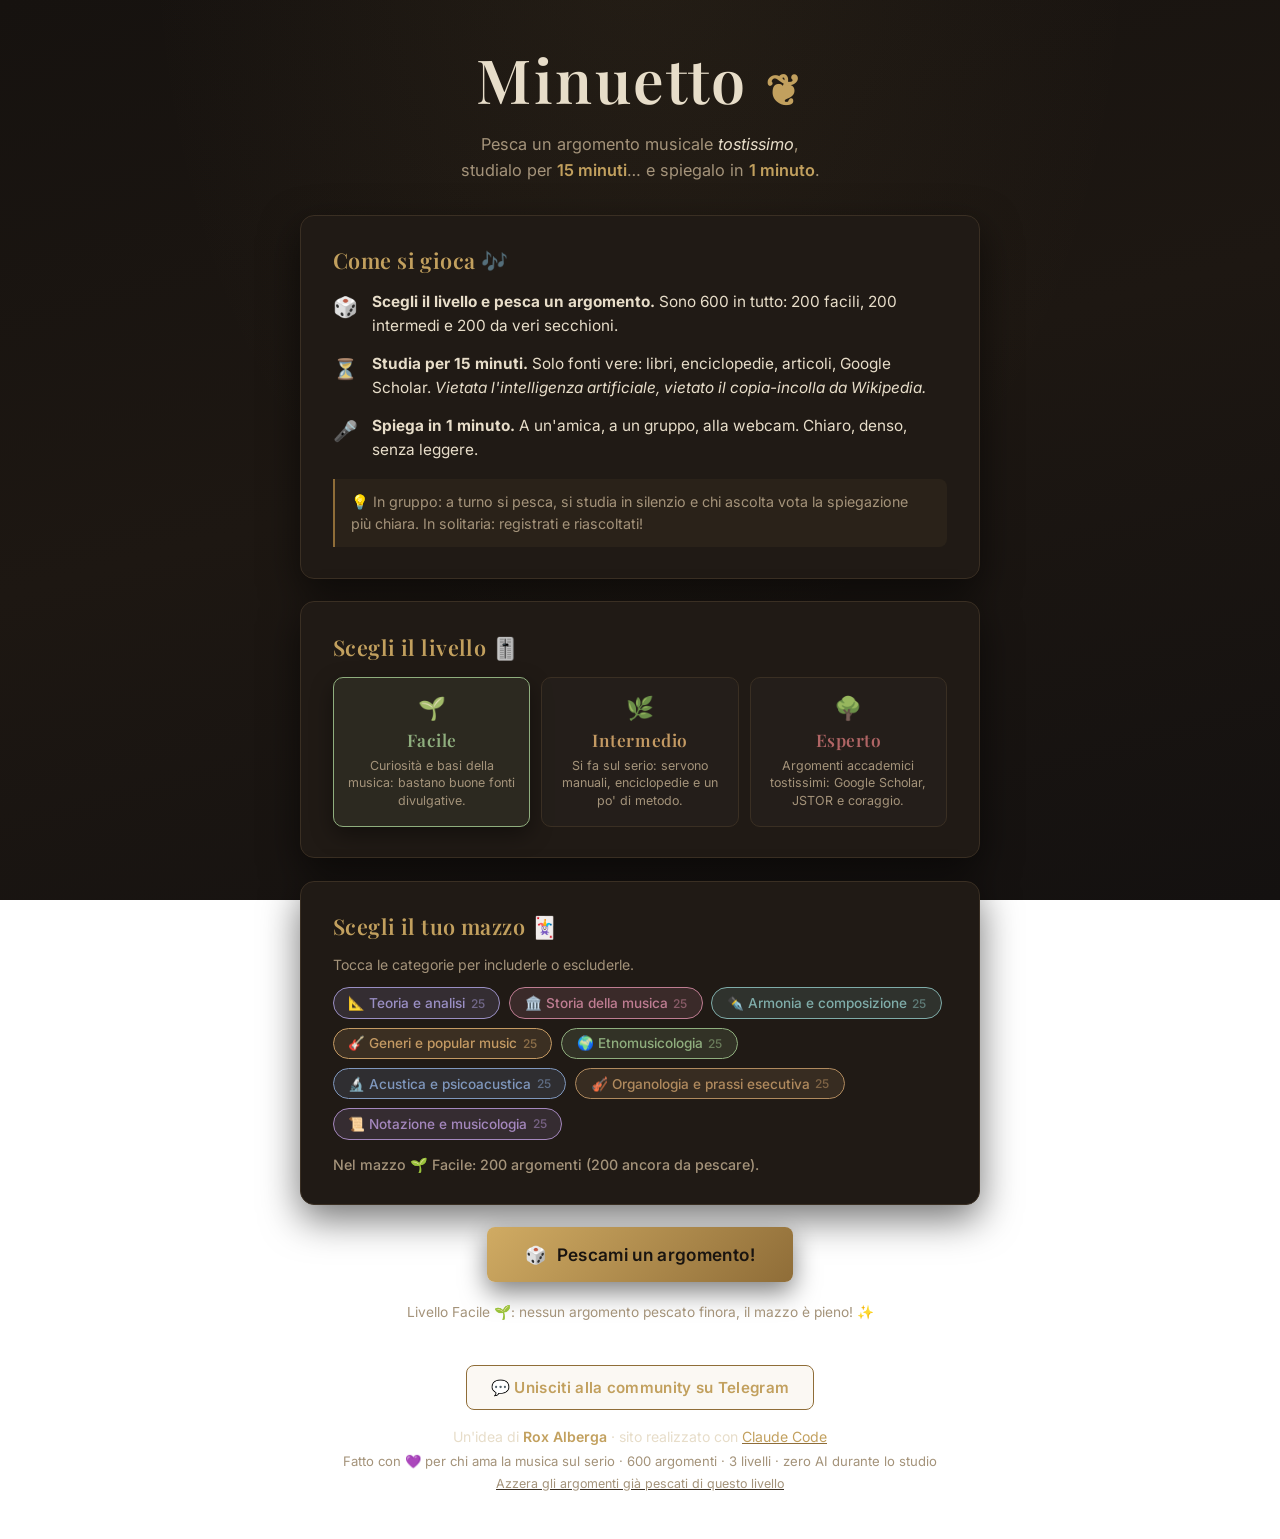
==== commit 3b31a3d5: "Aggiungi link alla community Telegram e crediti nel footer Il footer, visibile in ogni schermata, or" ====
--- a/sfida-musicale/index.html
+++ b/sfida-musicale/index.html
@@ -117,6 +117,10 @@
   </main>
 
   <footer>
+    <a class="telegram-link" href="https://t.me/conversazioneroxalberga" target="_blank" rel="noopener">
+      💬 Unisciti alla community su Telegram
+    </a>
+    <p class="credits">Un'idea di <strong>Rox Alberga</strong> · sito realizzato con <a href="https://claude.com/claude-code" target="_blank" rel="noopener">Claude Code</a></p>
     <p>Fatto con 💜 per chi ama la musica sul serio · 600 argomenti · 3 livelli · zero AI durante lo studio</p>
     <button id="btn-reset-used" class="btn-link">Azzera gli argomenti già pescati di questo livello</button>
   </footer>
--- a/sfida-musicale/style.css
+++ b/sfida-musicale/style.css
@@ -371,6 +371,30 @@
 
 /* ── Footer ── */
 footer { text-align: center; margin-top: 2.8rem; font-size: .82rem; color: var(--ink-soft); }
+.telegram-link {
+  display: inline-flex;
+  align-items: center;
+  gap: .5rem;
+  font-size: .95rem;
+  font-weight: 600;
+  letter-spacing: 0.02em;
+  color: var(--gold);
+  text-decoration: none;
+  border: 1px solid var(--gold-deep);
+  border-radius: 8px;
+  padding: .75rem 1.5rem;
+  margin-bottom: 1.1rem;
+  background: rgba(194, 160, 94, 0.07);
+  transition: all .18s ease;
+}
+.telegram-link:hover {
+  background: rgba(194, 160, 94, 0.16);
+  transform: translateY(-2px);
+  box-shadow: 0 8px 22px rgba(0, 0, 0, 0.4);
+}
+.credits { font-size: .88rem; color: var(--ink); margin-bottom: .5rem; }
+.credits strong { color: var(--gold); font-weight: 600; }
+.credits a { color: var(--gold); text-decoration-color: var(--gold-deep); }
 .btn-link {
   background: none;
   border: none;
